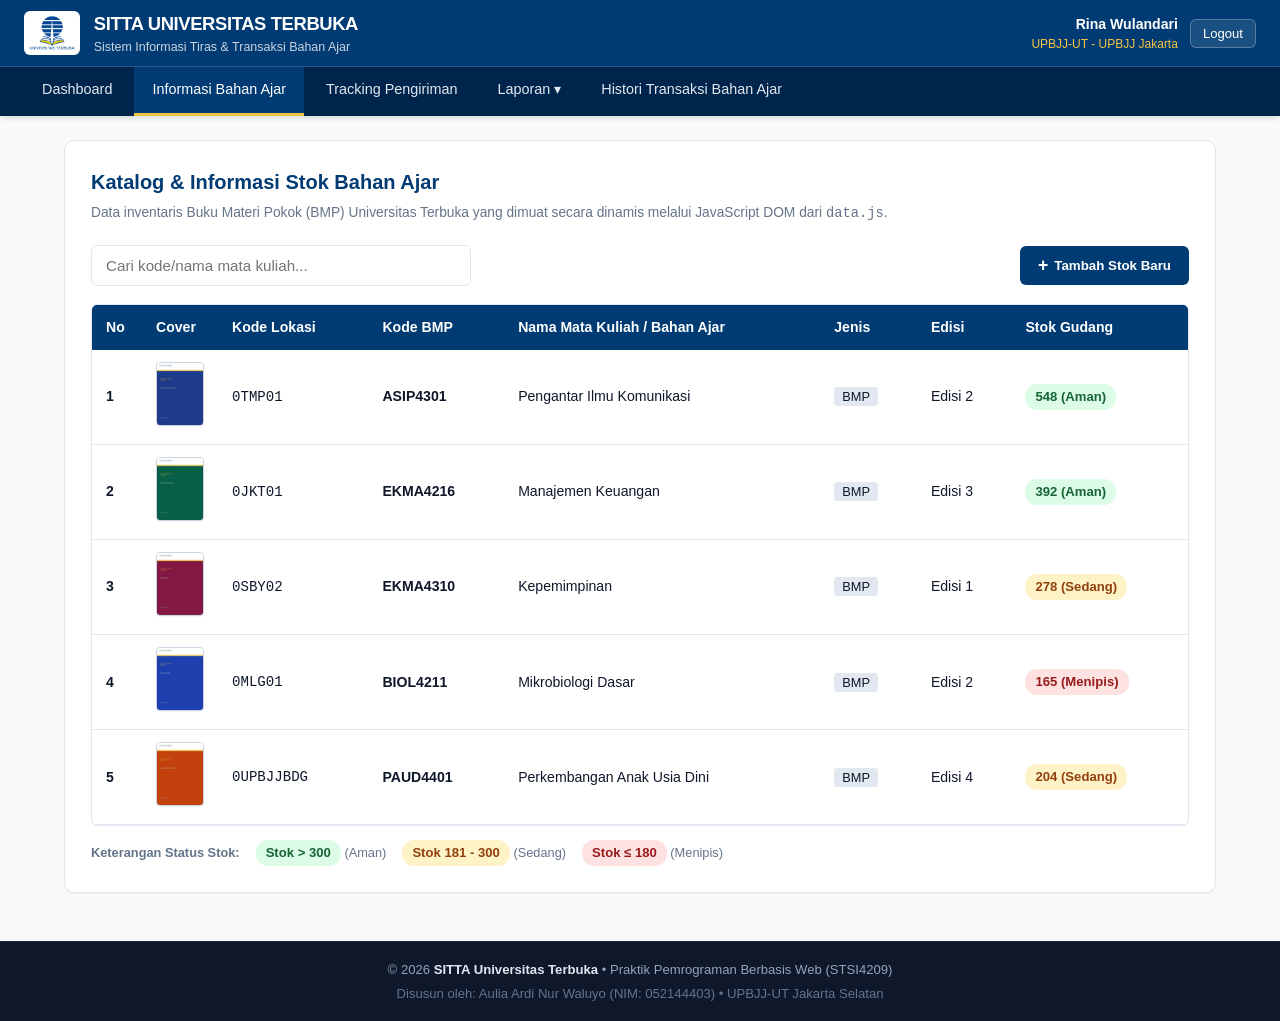
==== stok.html @ 4d26fff1 "feat: complete Tugas Praktik 1 STSI4209 SITTA UT front-end" ====
<!DOCTYPE html>
<html lang="id">
<head>
  <meta charset="UTF-8">
  <meta name="viewport" content="width=device-width, initial-scale=1.0">
  <title>Informasi Stok Bahan Ajar - SITTA Universitas Terbuka</title>
  <link rel="stylesheet" href="css/style.css">
</head>
<body>

  <!-- Site Header -->
  <header class="site-header">
    <div class="header-top">
      <a href="dashboard.html" class="brand-wrapper">
        <img src="assets/logo-ut.png" alt="Logo UT" class="brand-logo">
        <div>
          <div class="brand-title">SITTA UNIVERSITAS TERBUKA</div>
          <div class="brand-subtitle">Sistem Informasi Tiras &amp; Transaksi Bahan Ajar</div>
        </div>
      </a>

      <div class="user-badge">
        <div class="user-info">
          <div class="user-name" id="headerUserName">Memuat...</div>
          <div class="user-role" id="headerUserRole">User</div>
        </div>
        <button id="btnLogout" class="btn-logout" title="Keluar dari sistem">Logout</button>
      </div>
    </div>

    <!-- Navigation Bar Utama -->
    <nav class="navbar" aria-label="Navigasi Utama">
      <ul class="nav-list">
        <li class="nav-item">
          <a href="dashboard.html" class="nav-link">Dashboard</a>
        </li>
        <li class="nav-item">
          <a href="stok.html" class="nav-link active">Informasi Bahan Ajar</a>
        </li>
        <li class="nav-item">
          <a href="tracking.html" class="nav-link">Tracking Pengiriman</a>
        </li>
        <li class="nav-item has-dropdown">
          <a href="#" class="nav-link" id="navLaporan" onclick="return false;">Laporan &#9662;</a>
          <div class="dropdown-menu">
            <a href="#" class="dropdown-item" onclick="showCustomAlert('Laporan Monitoring DO Bahan Ajar', 'Laporan', '📊'); return false;">
              Monitoring Progress DO Bahan Ajar
            </a>
            <a href="#" class="dropdown-item" onclick="showCustomAlert('Rekap Bahan Ajar', 'Laporan', '📑'); return false;">
              Rekap Bahan Ajar
            </a>
          </div>
        </li>
        <li class="nav-item">
          <a href="#" class="nav-link" onclick="showCustomAlert('Histori Transaksi Bahan Ajar', 'Histori', '🕒'); return false;">
            Histori Transaksi Bahan Ajar
          </a>
        </li>
      </ul>
    </nav>
  </header>

  <!-- Main Content -->
  <main class="main-container">
    
    <section class="card-section">
      <div style="margin-bottom: 20px;">
        <h1 class="section-title">Katalog &amp; Informasi Stok Bahan Ajar</h1>
        <p class="section-subtitle">Data inventaris Buku Materi Pokok (BMP) Universitas Terbuka yang dimuat secara dinamis melalui JavaScript DOM dari <code>data.js</code>.</p>
      </div>

      <!-- Action Bar: Pencarian Cepat & Tombol Tambah Stok Baru -->
      <div class="table-actions-bar">
        <div style="max-width: 380px; width: 100%;">
          <input 
            type="text" 
            id="searchStok" 
            class="form-input" 
            placeholder="Cari kode/nama mata kuliah..."
          >
        </div>
        
        <button type="button" class="btn-add-stock" id="btnBukaModalTambah">
          <span style="font-size: 1.1rem; font-weight: 700;">+</span> Tambah Stok Baru
        </button>
      </div>

      <!-- Tabel Data Bahan Ajar (Dirender secara dinamis oleh JavaScript DOM) -->
      <div class="table-responsive">
        <table class="data-table" id="tabelBahanAjar">
          <thead>
            <tr>
              <th style="width: 50px;">No</th>
              <th style="width: 70px;">Cover</th>
              <th>Kode Lokasi</th>
              <th>Kode BMP</th>
              <th>Nama Mata Kuliah / Bahan Ajar</th>
              <th>Jenis</th>
              <th>Edisi</th>
              <th>Stok Gudang</th>
            </tr>
          </thead>
          <tbody>
            <!-- Baris data di-generate otomatis oleh DOM di script.js -->
          </tbody>
        </table>
      </div>

      <div style="margin-top: 14px; font-size: 0.8rem; color: #64748B; display: flex; gap: 16px; align-items: center; flex-wrap: wrap;">
        <strong>Keterangan Status Stok:</strong>
        <span><span class="stock-pill stock-high">Stok &gt; 300</span> (Aman)</span>
        <span><span class="stock-pill stock-med">Stok 181 - 300</span> (Sedang)</span>
        <span><span class="stock-pill stock-low">Stok &le; 180</span> (Menipis)</span>
      </div>
    </section>

  </main>

  <!-- Modal Box: Tambah Baris Stok Baru Menggunakan DOM -->
  <div class="modal-overlay" id="modalTambahStok">
    <div class="modal-box" style="max-width: 560px;">
      <div class="modal-header">
        <h3 class="modal-title">Tambah Baris Stok Bahan Ajar</h3>
        <button type="button" class="modal-close" aria-label="Tutup">&times;</button>
      </div>
      <form id="formTambahStok">
        <div class="modal-body">
          
          <div style="display: grid; grid-template-columns: 1fr 1fr; gap: 14px;">
            <div class="form-group">
              <label for="inputKodeLokasi" class="form-label">Kode Lokasi Gudang *</label>
              <input type="text" id="inputKodeLokasi" class="form-input" placeholder="contoh: 0JKT01" required>
            </div>
            <div class="form-group">
              <label for="inputKodeBarang" class="form-label">Kode Barang / Matkul *</label>
              <input type="text" id="inputKodeBarang" class="form-input" placeholder="contoh: STSI4209" required>
            </div>
          </div>

          <div class="form-group">
            <label for="inputNamaBarang" class="form-label">Nama Mata Kuliah / Bahan Ajar *</label>
            <input type="text" id="inputNamaBarang" class="form-input" placeholder="contoh: Pemrograman Berbasis Web" required>
          </div>

          <div style="display: grid; grid-template-columns: 1fr 1fr; gap: 14px;">
            <div class="form-group">
              <label for="selectJenisBarang" class="form-label">Jenis Barang *</label>
              <select id="selectJenisBarang" class="form-input">
                <option value="BMP">BMP (Buku Materi Pokok)</option>
                <option value="Panduan">Buku Panduan Praktik</option>
                <option value="Non-BMP">Bahan Penunjang / Non-BMP</option>
              </select>
            </div>
            <div class="form-group">
              <label for="inputEdisi" class="form-label">Edisi Buku *</label>
              <input type="number" id="inputEdisi" class="form-input" placeholder="1" min="1" value="1" required>
            </div>
          </div>

          <div style="display: grid; grid-template-columns: 1fr 1fr; gap: 14px;">
            <div class="form-group">
              <label for="inputStok" class="form-label">Jumlah Stok Awal *</label>
              <input type="number" id="inputStok" class="form-input" placeholder="Jumlah buku" min="0" required>
            </div>
            <div class="form-group">
              <label for="inputCover" class="form-label">Path File Cover</label>
              <input type="text" id="inputCover" class="form-input" value="img/pengantar_komunikasi.jpg">
            </div>
          </div>

        </div>
        <div class="modal-footer">
          <button type="button" class="btn-secondary btn-modal-close">Batal</button>
          <button type="submit" class="btn-primary" style="width: auto; padding: 9px 22px;">Simpan ke Stok</button>
        </div>
      </form>
    </div>
  </div>

  <!-- Modal Box: Custom Alert Box / Pop-up Feedback -->
  <div class="modal-overlay" id="modalAlert">
    <div class="modal-box" style="max-width: 400px;">
      <div class="modal-body alert-box">
        <div class="alert-icon" id="alertIcon">⚠️</div>
        <h3 id="alertTitle" style="color: var(--ut-primary); margin-bottom: 8px; font-size: 1.15rem;">Pemberitahuan</h3>
        <p class="alert-message" id="alertMessage">Pesan informasi</p>
        <button type="button" class="btn-primary btn-modal-close" style="width: 120px; margin: 0 auto; display: block;">OK</button>
      </div>
    </div>
  </div>

  <!-- Footer -->
  <footer class="site-footer">
    <p>&copy; 2026 <strong>SITTA Universitas Terbuka</strong> &bull; Praktik Pemrograman Berbasis Web (STSI4209)</p>
    <p style="margin-top: 4px; color: #64748B;">Disusun oleh: Aulia Ardi Nur Waluyo (NIM: 052144403) &bull; UPBJJ-UT Jakarta Selatan</p>
  </footer>

  <!-- Import JS -->
  <script src="js/data.js"></script>
  <script src="js/script.js"></script>
</body>
</html>
---- css/style.css ----
/* ==========================================================================
   STYLE.CSS - SITTA UNIVERSITAS TERBUKA
   Tugas Praktik 1 - STSI4209 Pemrograman Berbasis Web
   Mahasiswa: Aulia Ardi Nur Waluyo (NIM: 052144403)
   ========================================================================== */

:root {
  --ut-primary: #003B73;       /* Biru Khas UT */
  --ut-primary-dark: #00254D;
  --ut-accent: #F4C542;        /* Kuning Emas Khas UT */
  --ut-accent-hover: #E0B332;
  --bg-page: #F8FAFC;
  --bg-card: #FFFFFF;
  --text-main: #0F172A;
  --text-muted: #64748B;
  --border-color: #E2E8F0;
  --border-focus: #003B73;
  --success-bg: #DCFCE7;
  --success-text: #166534;
  --warning-bg: #FEF3C7;
  --warning-text: #92400E;
  --danger-bg: #FEE2E2;
  --danger-text: #991B1B;
  --info-bg: #E0F2FE;
  --info-text: #075985;
  --radius-sm: 6px;
  --radius-md: 10px;
  --radius-lg: 16px;
  --shadow-sm: 0 1px 2px rgba(0, 0, 0, 0.05);
  --shadow-md: 0 4px 6px -1px rgba(0, 0, 0, 0.1), 0 2px 4px -2px rgba(0, 0, 0, 0.05);
  --shadow-lg: 0 10px 15px -3px rgba(0, 0, 0, 0.1), 0 4px 6px -4px rgba(0, 0, 0, 0.05);
  --font-family: -apple-system, BlinkMacSystemFont, "Segoe UI", Roboto, Helvetica, Arial, sans-serif;
}

* {
  box-sizing: border-box;
  margin: 0;
  padding: 0;
}

body {
  font-family: var(--font-family);
  background-color: var(--bg-page);
  color: var(--text-main);
  line-height: 1.5;
  min-height: 100vh;
  display: flex;
  flex-direction: column;
}

/* ==========================================================================
   HEADER & NAVBAR
   ========================================================================== */
.site-header {
  background-color: var(--ut-primary);
  color: #FFFFFF;
  box-shadow: var(--shadow-md);
  position: sticky;
  top: 0;
  z-index: 100;
}

.header-top {
  border-bottom: 1px solid rgba(255, 255, 255, 0.15);
  padding: 10px 24px;
  display: flex;
  align-items: center;
  justify-content: space-between;
}

.brand-wrapper {
  display: flex;
  align-items: center;
  gap: 14px;
  text-decoration: none;
  color: #FFFFFF;
}

.brand-logo {
  height: 44px;
  width: auto;
  object-fit: contain;
  background-color: #FFFFFF;
  padding: 4px;
  border-radius: var(--radius-sm);
}

.brand-title {
  font-size: 1.15rem;
  font-weight: 700;
  letter-spacing: -0.02em;
}

.brand-subtitle {
  font-size: 0.78rem;
  color: #CBD5E1;
  font-weight: 400;
}

.user-badge {
  display: flex;
  align-items: center;
  gap: 12px;
  font-size: 0.88rem;
}

.user-info {
  text-align: right;
}

.user-name {
  font-weight: 600;
  color: #FFFFFF;
}

.user-role {
  font-size: 0.75rem;
  color: var(--ut-accent);
}

.btn-logout {
  background-color: rgba(255, 255, 255, 0.1);
  color: #FFFFFF;
  border: 1px solid rgba(255, 255, 255, 0.25);
  padding: 6px 12px;
  border-radius: var(--radius-sm);
  cursor: pointer;
  font-size: 0.82rem;
  text-decoration: none;
  transition: all 0.2s ease;
}

.btn-logout:hover {
  background-color: var(--danger-bg);
  color: var(--danger-text);
  border-color: var(--danger-text);
}

/* Navigation Bar */
.navbar {
  padding: 0 24px;
  background-color: var(--ut-primary-dark);
}

.nav-list {
  display: flex;
  list-style: none;
  gap: 4px;
}

.nav-item {
  position: relative;
}

.nav-link {
  display: block;
  padding: 12px 18px;
  color: #E2E8F0;
  text-decoration: none;
  font-size: 0.9rem;
  font-weight: 500;
  transition: background-color 0.2s, color 0.2s;
  cursor: pointer;
}

.nav-link:hover,
.nav-link.active {
  background-color: var(--ut-primary);
  color: #FFFFFF;
}

.nav-link.active {
  border-bottom: 3px solid var(--ut-accent);
}

/* Dropdown Menu */
.dropdown-menu {
  display: none;
  position: absolute;
  top: 100%;
  left: 0;
  min-width: 260px;
  background-color: #FFFFFF;
  box-shadow: var(--shadow-lg);
  border-radius: 0 0 var(--radius-sm) var(--radius-sm);
  overflow: hidden;
  z-index: 150;
  border: 1px solid var(--border-color);
}

.dropdown-item {
  display: block;
  padding: 10px 16px;
  color: var(--text-main);
  text-decoration: none;
  font-size: 0.86rem;
  border-bottom: 1px solid #F1F5F9;
  transition: background-color 0.15s;
}

.dropdown-item:last-child {
  border-bottom: none;
}

.dropdown-item:hover {
  background-color: var(--ut-accent);
  color: #000000;
  font-weight: 600;
}

.nav-item.has-dropdown:hover .dropdown-menu,
.nav-item.has-dropdown:focus-within .dropdown-menu {
  display: block;
}

/* ==========================================================================
   CONTAINER & LAYOUT
   ========================================================================== */
.main-container {
  flex: 1;
  max-width: 1200px;
  width: 100%;
  margin: 0 auto;
  padding: 24px;
}

/* Footer */
.site-footer {
  background-color: #0F172A;
  color: #94A3B8;
  padding: 18px 24px;
  text-align: center;
  font-size: 0.82rem;
  border-top: 1px solid #1E293B;
  margin-top: auto;
}

.site-footer strong {
  color: #E2E8F0;
}

/* ==========================================================================
   LOGIN PAGE
   ========================================================================== */
.login-body {
  background: linear-gradient(135deg, #00254D 0%, #003B73 50%, #0F172A 100%);
  display: flex;
  align-items: center;
  justify-content: center;
  min-height: 100vh;
  padding: 20px;
}

.login-card {
  background: #FFFFFF;
  width: 100%;
  max-width: 440px;
  padding: 36px 32px;
  border-radius: var(--radius-lg);
  box-shadow: 0 20px 25px -5px rgba(0, 0, 0, 0.25), 0 8px 10px -6px rgba(0, 0, 0, 0.2);
  border-top: 6px solid var(--ut-accent);
}

.login-header {
  text-align: center;
  margin-bottom: 28px;
}

.login-logo {
  height: 60px;
  width: auto;
  margin-bottom: 12px;
}

.login-title {
  font-size: 1.45rem;
  font-weight: 700;
  color: var(--ut-primary);
}

.login-subtitle {
  font-size: 0.86rem;
  color: var(--text-muted);
  margin-top: 4px;
}

.form-group {
  margin-bottom: 20px;
  text-align: left;
}

.form-label {
  display: block;
  font-size: 0.85rem;
  font-weight: 600;
  margin-bottom: 6px;
  color: #334155;
}

.form-input {
  width: 100%;
  padding: 11px 14px;
  font-size: 0.95rem;
  border: 1.5px solid var(--border-color);
  border-radius: var(--radius-sm);
  background-color: #FFFFFF;
  color: var(--text-main);
  transition: border-color 0.2s, box-shadow 0.2s;
  outline: none;
}

.form-input:focus {
  border-color: var(--border-focus);
  box-shadow: 0 0 0 3px rgba(0, 59, 115, 0.15);
}

.login-meta {
  display: flex;
  justify-content: flex-end;
  margin-top: -10px;
  margin-bottom: 20px;
}

.link-btn {
  background: none;
  border: none;
  color: #0284C7;
  font-size: 0.85rem;
  font-weight: 500;
  cursor: pointer;
  text-decoration: underline;
  padding: 0;
}

.link-btn:hover {
  color: var(--ut-primary);
}

.btn-primary {
  width: 100%;
  background-color: var(--ut-accent);
  color: #000000;
  font-weight: 700;
  font-size: 1rem;
  padding: 12px;
  border: none;
  border-radius: var(--radius-sm);
  cursor: pointer;
  box-shadow: var(--shadow-sm);
  transition: all 0.2s ease;
}

.btn-primary:hover {
  background-color: var(--ut-accent-hover);
  transform: translateY(-1px);
  box-shadow: var(--shadow-md);
}

.login-footer-links {
  text-align: center;
  margin-top: 24px;
  font-size: 0.88rem;
  color: var(--text-muted);
}

.dummy-hint {
  margin-top: 24px;
  padding: 12px;
  background-color: #F1F5F9;
  border-radius: var(--radius-sm);
  font-size: 0.78rem;
  color: #475569;
}

.dummy-hint strong {
  display: block;
  margin-bottom: 4px;
  color: #1E293B;
}

/* ==========================================================================
   DASHBOARD COMPONENTS
   ========================================================================== */
.greeting-hero {
  background: linear-gradient(135deg, var(--ut-primary) 0%, #0284C7 100%);
  color: #FFFFFF;
  padding: 28px;
  border-radius: var(--radius-md);
  box-shadow: var(--shadow-md);
  margin-bottom: 28px;
  display: flex;
  justify-content: space-between;
  align-items: center;
  flex-wrap: wrap;
  gap: 16px;
}

.greeting-text h1 {
  font-size: 1.7rem;
  font-weight: 800;
  margin-bottom: 6px;
  color: #FFFFFF;
}

.greeting-text p {
  color: #E2E8F0;
  font-size: 0.95rem;
}

.greeting-time-badge {
  background: rgba(255, 255, 255, 0.15);
  border: 1px solid rgba(255, 255, 255, 0.3);
  padding: 10px 18px;
  border-radius: var(--radius-md);
  text-align: right;
}

.time-clock {
  font-size: 1.4rem;
  font-weight: 700;
  color: var(--ut-accent);
}

.time-date {
  font-size: 0.82rem;
  color: #E2E8F0;
}

/* Dashboard Grid Cards */
.dashboard-grid {
  display: grid;
  grid-template-columns: repeat(auto-fit, minmax(260px, 1fr));
  gap: 20px;
  margin-bottom: 32px;
}

.dash-card {
  background: var(--bg-card);
  padding: 24px;
  border-radius: var(--radius-md);
  border: 1px solid var(--border-color);
  box-shadow: var(--shadow-sm);
  text-decoration: none;
  color: inherit;
  transition: all 0.2s ease;
  display: flex;
  flex-direction: column;
}

.dash-card:hover {
  transform: translateY(-4px);
  box-shadow: var(--shadow-lg);
  border-color: var(--ut-accent);
}

.dash-card-icon {
  font-size: 2rem;
  margin-bottom: 14px;
}

.dash-card-title {
  font-size: 1.1rem;
  font-weight: 700;
  color: var(--ut-primary);
  margin-bottom: 6px;
}

.dash-card-desc {
  font-size: 0.85rem;
  color: var(--text-muted);
  flex: 1;
}

.dash-card-cta {
  margin-top: 16px;
  font-size: 0.85rem;
  font-weight: 600;
  color: #0284C7;
  display: flex;
  align-items: center;
  gap: 6px;
}

/* ==========================================================================
   TRACKING PAGE COMPONENTS
   ========================================================================== */
.card-section {
  background: var(--bg-card);
  border: 1px solid var(--border-color);
  border-radius: var(--radius-md);
  padding: 26px;
  margin-bottom: 24px;
  box-shadow: var(--shadow-sm);
}

.section-title {
  font-size: 1.25rem;
  font-weight: 700;
  color: var(--ut-primary);
  margin-bottom: 6px;
}

.section-subtitle {
  font-size: 0.86rem;
  color: var(--text-muted);
  margin-bottom: 20px;
}

.search-bar-row {
  display: flex;
  gap: 12px;
  align-items: center;
  max-width: 600px;
}

.search-bar-row .form-input {
  flex: 1;
}

.search-bar-row .btn-search {
  background-color: var(--ut-accent);
  color: #000000;
  font-weight: 700;
  padding: 11px 24px;
  border: none;
  border-radius: var(--radius-sm);
  cursor: pointer;
  transition: background-color 0.2s;
}

.search-bar-row .btn-search:hover {
  background-color: var(--ut-accent-hover);
}

/* Tracking Result Card */
.tracking-header-card {
  background: linear-gradient(135deg, #003B73 0%, #1E3A8A 100%);
  color: #FFFFFF;
  padding: 22px;
  border-radius: var(--radius-md);
  margin-bottom: 24px;
}

.tracking-header-top {
  display: flex;
  justify-content: space-between;
  align-items: center;
  flex-wrap: wrap;
  gap: 12px;
  border-bottom: 1px solid rgba(255, 255, 255, 0.2);
  padding-bottom: 14px;
  margin-bottom: 16px;
}

.tracking-do-number {
  font-size: 1.2rem;
  font-weight: 700;
  letter-spacing: 0.05em;
  color: var(--ut-accent);
}

.status-badge {
  display: inline-block;
  padding: 5px 14px;
  border-radius: 9999px;
  font-size: 0.82rem;
  font-weight: 700;
  text-transform: uppercase;
  letter-spacing: 0.03em;
}

.status-badge.in-transit {
  background-color: var(--warning-bg);
  color: var(--warning-text);
}

.status-badge.delivered {
  background-color: var(--success-bg);
  color: var(--success-text);
}

.tracking-info-grid {
  display: grid;
  grid-template-columns: repeat(auto-fit, minmax(180px, 1fr));
  gap: 14px;
}

.info-item-label {
  font-size: 0.75rem;
  color: #93C5FD;
  text-transform: uppercase;
}

.info-item-value {
  font-size: 0.95rem;
  font-weight: 600;
  color: #FFFFFF;
}

/* Visual Progress Stepper */
.progress-stepper {
  display: flex;
  justify-content: space-between;
  position: relative;
  margin: 36px 0 28px;
}

.progress-stepper::before {
  content: "";
  position: absolute;
  top: 15px;
  left: 20px;
  right: 20px;
  height: 4px;
  background-color: #E2E8F0;
  z-index: 1;
}

.progress-stepper-fill {
  position: absolute;
  top: 15px;
  left: 20px;
  height: 4px;
  background-color: var(--ut-accent);
  z-index: 2;
  transition: width 0.4s ease;
}

.step-item {
  position: relative;
  z-index: 3;
  display: flex;
  flex-direction: column;
  align-items: center;
  text-align: center;
  width: 90px;
}

.step-node {
  width: 32px;
  height: 32px;
  border-radius: 50%;
  background-color: #FFFFFF;
  border: 3px solid #CBD5E1;
  display: flex;
  align-items: center;
  justify-content: center;
  font-size: 0.78rem;
  font-weight: 700;
  color: var(--text-muted);
  margin-bottom: 8px;
}

.step-item.active .step-node {
  background-color: var(--ut-accent);
  border-color: var(--ut-primary);
  color: #000000;
}

.step-item.completed .step-node {
  background-color: #16A34A;
  border-color: #16A34A;
  color: #FFFFFF;
}

.step-label {
  font-size: 0.75rem;
  color: var(--text-muted);
  font-weight: 500;
}

.step-item.active .step-label,
.step-item.completed .step-label {
  color: var(--text-main);
  font-weight: 700;
}

/* Timeline Perjalanan Paket */
.timeline-title {
  font-size: 1.1rem;
  font-weight: 700;
  margin-bottom: 18px;
  color: var(--ut-primary);
  border-bottom: 2px solid var(--border-color);
  padding-bottom: 8px;
}

.timeline-list {
  position: relative;
  padding-left: 28px;
  list-style: none;
}

.timeline-list::before {
  content: "";
  position: absolute;
  top: 4px;
  left: 10px;
  bottom: 10px;
  width: 2px;
  background-color: var(--ut-accent);
}

.timeline-item {
  position: relative;
  margin-bottom: 20px;
}

.timeline-item::before {
  content: "";
  position: absolute;
  left: -23px;
  top: 4px;
  width: 12px;
  height: 12px;
  border-radius: 50%;
  background-color: var(--ut-primary);
  border: 2px solid var(--ut-accent);
}

.timeline-time {
  font-size: 0.78rem;
  color: var(--text-muted);
  font-weight: 600;
  margin-bottom: 3px;
}

.timeline-desc {
  font-size: 0.9rem;
  color: var(--text-main);
}

/* ==========================================================================
   STOK BAHAN AJAR (STOK.HTML)
   ========================================================================== */
.table-actions-bar {
  display: flex;
  justify-content: space-between;
  align-items: center;
  flex-wrap: wrap;
  gap: 12px;
  margin-bottom: 18px;
}

.table-responsive {
  width: 100%;
  overflow-x: auto;
  border: 1px solid var(--border-color);
  border-radius: var(--radius-sm);
}

.data-table {
  width: 100%;
  border-collapse: collapse;
  text-align: left;
  font-size: 0.88rem;
}

.data-table th {
  background-color: var(--ut-primary);
  color: #FFFFFF;
  padding: 12px 14px;
  font-weight: 600;
  white-space: nowrap;
}

.data-table td {
  padding: 12px 14px;
  border-bottom: 1px solid var(--border-color);
  vertical-align: middle;
}

.data-table tbody tr:hover {
  background-color: #F8FAFC;
}

.book-cover-cell {
  width: 48px;
  height: 64px;
  object-fit: cover;
  border-radius: 4px;
  box-shadow: var(--shadow-sm);
  background-color: #E2E8F0;
  border: 1px solid #CBD5E1;
}

.stock-pill {
  display: inline-block;
  padding: 3px 10px;
  border-radius: 12px;
  font-weight: 700;
  font-size: 0.82rem;
}

.stock-high {
  background-color: var(--success-bg);
  color: var(--success-text);
}

.stock-med {
  background-color: var(--warning-bg);
  color: var(--warning-text);
}

.stock-low {
  background-color: var(--danger-bg);
  color: var(--danger-text);
}

.btn-add-stock {
  background-color: var(--ut-primary);
  color: #FFFFFF;
  font-weight: 600;
  padding: 9px 18px;
  border: none;
  border-radius: var(--radius-sm);
  cursor: pointer;
  display: inline-flex;
  align-items: center;
  gap: 6px;
  transition: background-color 0.2s;
}

.btn-add-stock:hover {
  background-color: var(--ut-primary-dark);
}

/* ==========================================================================
   MODAL BOX & POP-UP
   ========================================================================== */
.modal-overlay {
  display: none;
  position: fixed;
  top: 0;
  left: 0;
  width: 100vw;
  height: 100vh;
  background-color: rgba(15, 23, 42, 0.6);
  backdrop-filter: blur(2px);
  z-index: 1000;
  align-items: center;
  justify-content: center;
  padding: 20px;
}

.modal-overlay.show {
  display: flex;
}

.modal-box {
  background: #FFFFFF;
  width: 100%;
  max-width: 500px;
  border-radius: var(--radius-md);
  box-shadow: 0 25px 50px -12px rgba(0, 0, 0, 0.25);
  border-top: 5px solid var(--ut-primary);
  overflow: hidden;
  animation: modalFadeIn 0.2s ease-out;
}

@keyframes modalFadeIn {
  from {
    opacity: 0;
    transform: translateY(-15px) scale(0.97);
  }
  to {
    opacity: 1;
    transform: translateY(0) scale(1);
  }
}

.modal-header {
  padding: 16px 20px;
  display: flex;
  align-items: center;
  justify-content: space-between;
  border-bottom: 1px solid var(--border-color);
}

.modal-title {
  font-size: 1.15rem;
  font-weight: 700;
  color: var(--ut-primary);
}

.modal-close {
  background: none;
  border: none;
  font-size: 1.4rem;
  line-height: 1;
  color: var(--text-muted);
  cursor: pointer;
}

.modal-close:hover {
  color: var(--text-main);
}

.modal-body {
  padding: 20px;
  max-height: 75vh;
  overflow-y: auto;
}

.modal-footer {
  padding: 14px 20px;
  background-color: #F8FAFC;
  border-top: 1px solid var(--border-color);
  display: flex;
  justify-content: flex-end;
  gap: 10px;
}

.btn-secondary {
  background-color: #E2E8F0;
  color: #334155;
  border: none;
  padding: 8px 16px;
  border-radius: var(--radius-sm);
  font-weight: 600;
  cursor: pointer;
  transition: background-color 0.15s;
}

.btn-secondary:hover {
  background-color: #CBD5E1;
}

/* Custom Alert / Notification Modal */
.alert-box {
  text-align: center;
  padding: 24px 20px;
}

.alert-icon {
  font-size: 2.8rem;
  margin-bottom: 12px;
}

.alert-message {
  font-size: 1rem;
  color: var(--text-main);
  margin-bottom: 18px;
}

/* Responsive adjustments */
@media (max-width: 768px) {
  .header-top {
    flex-direction: column;
    gap: 12px;
    align-items: flex-start;
  }
  .user-badge {
    align-self: flex-end;
  }
  .nav-list {
    flex-wrap: wrap;
  }
  .nav-link {
    padding: 10px 12px;
    font-size: 0.85rem;
  }
  .progress-stepper {
    flex-wrap: wrap;
    gap: 16px;
  }
  .progress-stepper::before,
  .progress-stepper-fill {
    display: none;
  }
  .step-item {
    width: 45%;
    flex-direction: row;
    gap: 10px;
    text-align: left;
  }
}
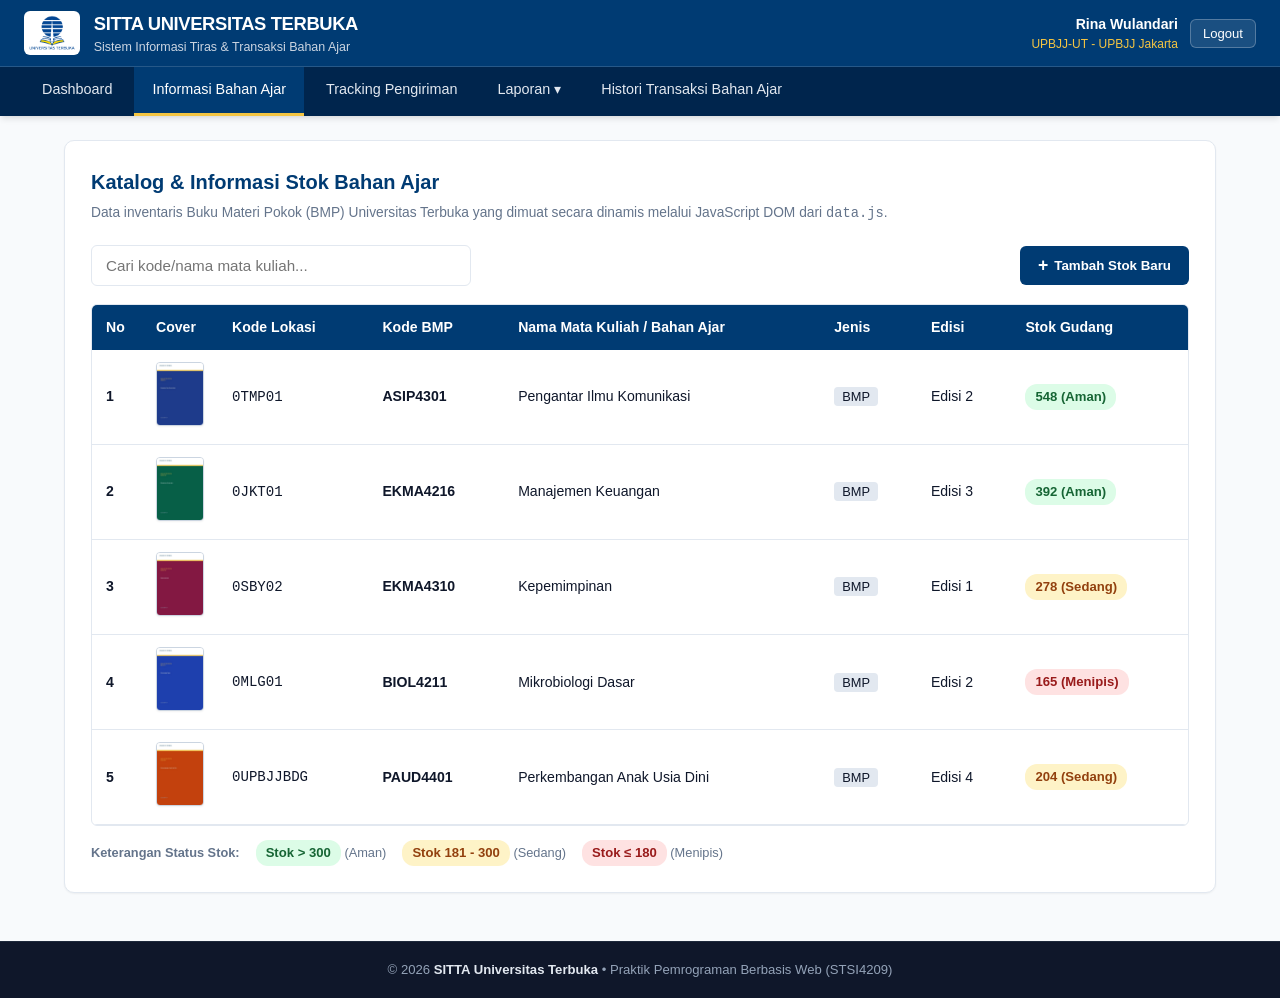
==== commit 7dd3a3bb: "chore: remove student personal identity from web frontend and readme" ====
--- a/stok.html
+++ b/stok.html
@@ -192,7 +192,6 @@
   <!-- Footer -->
   <footer class="site-footer">
     <p>&copy; 2026 <strong>SITTA Universitas Terbuka</strong> &bull; Praktik Pemrograman Berbasis Web (STSI4209)</p>
-    <p style="margin-top: 4px; color: #64748B;">Disusun oleh: Aulia Ardi Nur Waluyo (NIM: 052144403) &bull; UPBJJ-UT Jakarta Selatan</p>
   </footer>
 
   <!-- Import JS -->
--- a/css/style.css
+++ b/css/style.css
@@ -1,7 +1,6 @@
 /* ==========================================================================
    STYLE.CSS - SITTA UNIVERSITAS TERBUKA
    Tugas Praktik 1 - STSI4209 Pemrograman Berbasis Web
-   Mahasiswa: Aulia Ardi Nur Waluyo (NIM: 052144403)
    ========================================================================== */
 
 :root {
